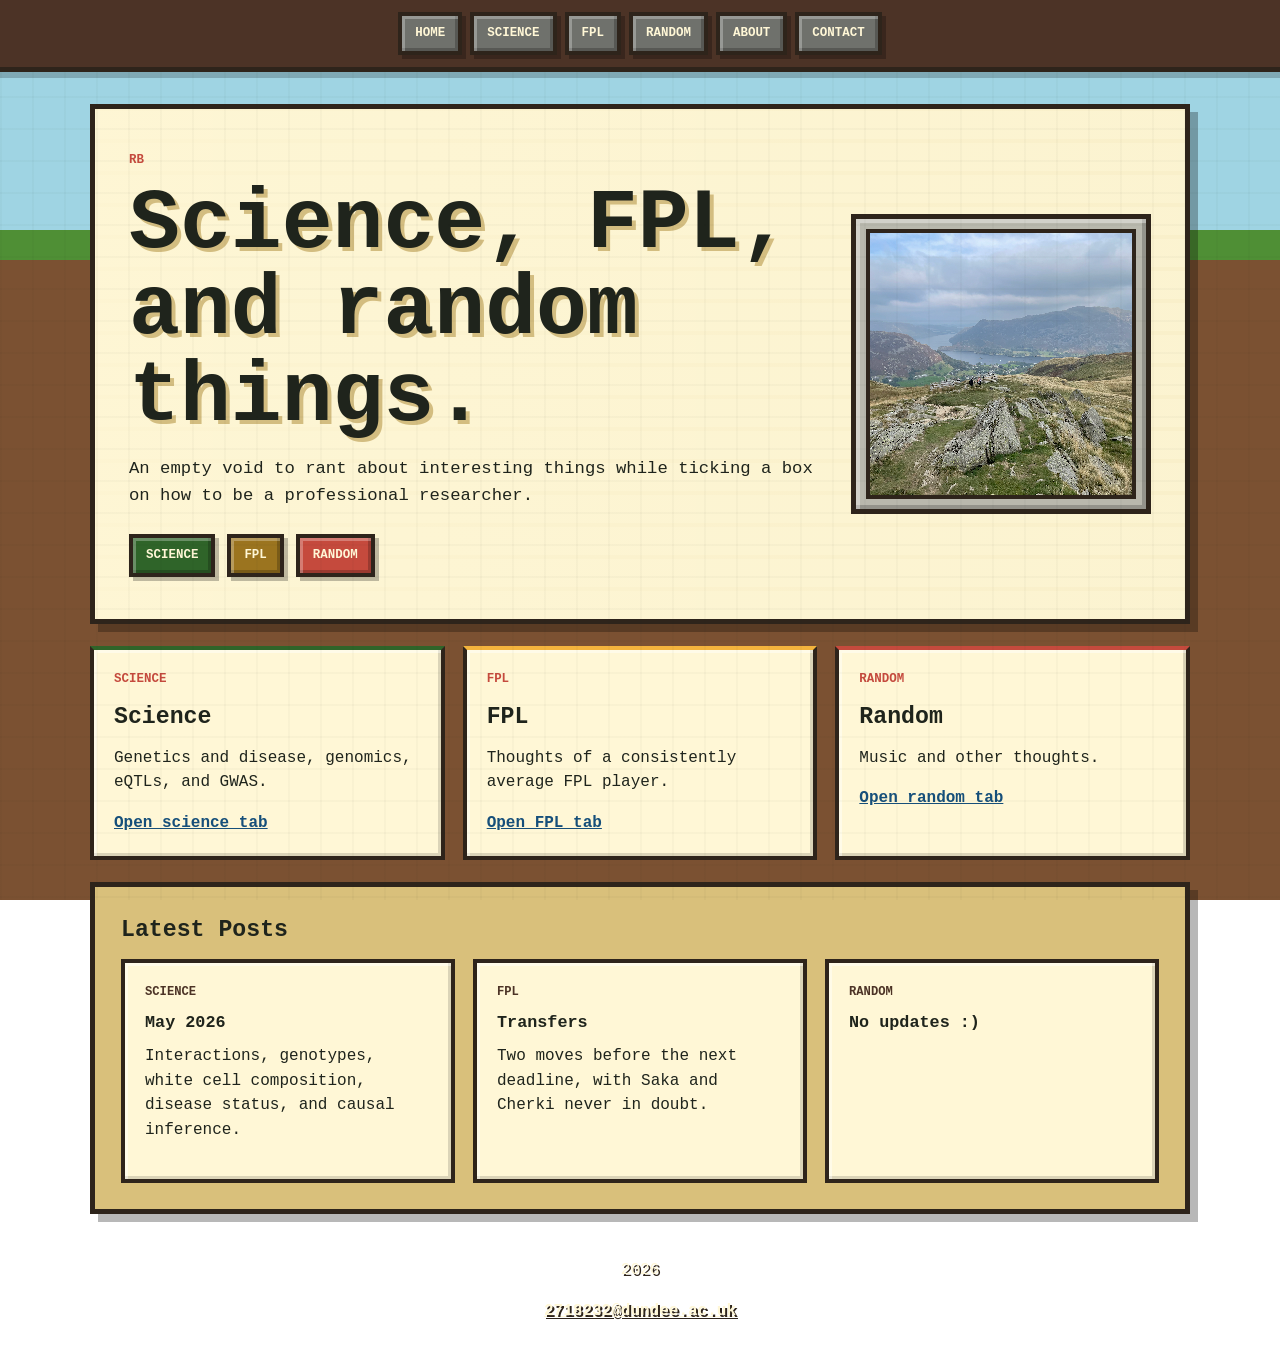
==== index.html @ 16a4bf76 "Add files via upload" ====
<!DOCTYPE html>
<html lang="en">
<head>
    <meta charset="UTF-8">
    <meta name="viewport" content="width=device-width, initial-scale=1.0">
    <meta name="description" content="A retro blocky personal website for Reece Bond with posts on science, FPL, and random things.">
    <title>Reece Bond | Science, FPL, and Random Things</title>
    <link rel="stylesheet" href="design_first.css">
</head>
<body>

    <nav class="topbar">
        <a href="index.html">Home</a>
        <a href="research.html">Science</a>
        <a href="papers.html">FPL</a>
        <a href="news.html">Random</a>
        <a href="members.html">About</a>
        <a href="contact.html">Contact</a>
    </nav>

    <main>
        <header class="hero">
            <div class="hero-text">
                <p class="pixel-label">RB</p>
                <h1>Science, FPL, and random things.</h1>
                <p class="lead">An empty void to rant about interesting things while ticking a box on how to be a professional researcher.</p>
                <div class="button-row">
                    <a class="button grass" href="research.html">Science</a>
                    <a class="button gold" href="papers.html">FPL</a>
                    <a class="button redstone" href="news.html">Random</a>
                </div>
            </div>
            <div class="avatar-frame">
                <img src="me.jpeg" alt="Portrait of Reece Bond">
            </div>
        </header>

        <section class="tab-board">
            <article class="tab-card science">
                <p class="pixel-label">Science</p>
                <h2>Science</h2>
                <p>Genetics and disease, genomics, eQTLs, and GWAS.</p>
                <a href="research.html">Open science tab</a>
            </article>
            <article class="tab-card fpl">
                <p class="pixel-label">FPL</p>
                <h2>FPL</h2>
                <p>Thoughts of a consistently average FPL player.</p>
                <a href="papers.html">Open FPL tab</a>
            </article>
            <article class="tab-card random">
                <p class="pixel-label">Random</p>
                <h2>Random</h2>
                <p>Music and other thoughts.</p>
                <a href="news.html">Open random tab</a>
            </article>
        </section>

        <section class="notice-board">
            <h2>Latest Posts</h2>
            <div class="post-list">
                <article>
                    <span>Science</span>
                    <h3>May 2026</h3>
                    <p>Interactions, genotypes, white cell composition, disease status, and causal inference.</p>
                </article>
                <article>
                    <span>FPL</span>
                    <h3>Transfers</h3>
                    <p>Two moves before the next deadline, with Saka and Cherki never in doubt.</p>
                </article>
                <article>
                    <span>Random</span>
                    <h3>No updates :)</h3>
                </article>
            </div>
        </section>
    </main>

    <footer>
        <p>2026</p>
        <a href="mailto:2718232@dundee.ac.uk">2718232@dundee.ac.uk</a>
    </footer>
</body>
</html>
---- design_first.css ----
:root {
    --sky: #9fd4e3;
    --deep-sky: #5d9bb0;
    --grass: #4f8f35;
    --leaf: #2f6429;
    --dirt: #7b5132;
    --dark-dirt: #4c3326;
    --stone: #b9b8ad;
    --stone-dark: #6f716c;
    --sand: #ead7a3;
    --torch: #f3b33d;
    --redstone: #c54a3d;
    --ink: #1f241c;
    --paper: #fff7d6;
    --panel: #efe6bd;
    --shadow: #2e241b;
}

* {
    box-sizing: border-box;
}

html {
    image-rendering: pixelated;
}

body {
    margin: 0;
    color: var(--ink);
    font-family: Monaco, Consolas, "Courier New", monospace;
    line-height: 1.55;
    background:
        linear-gradient(180deg, var(--sky) 0 230px, var(--grass) 230px 260px, var(--dirt) 260px),
        repeating-linear-gradient(45deg, rgba(255,255,255,0.14) 0 8px, transparent 8px 16px);
    background-attachment: fixed;
}

body::before {
    content: "";
    position: fixed;
    inset: 0;
    pointer-events: none;
    background-image:
        linear-gradient(rgba(31,36,28,0.08) 2px, transparent 2px),
        linear-gradient(90deg, rgba(31,36,28,0.08) 2px, transparent 2px);
    background-size: 32px 32px;
    mix-blend-mode: multiply;
    opacity: 0.35;
}

.topbar {
    position: sticky;
    top: 0;
    z-index: 10;
    display: flex;
    gap: 8px;
    justify-content: center;
    flex-wrap: wrap;
    padding: 12px;
    background: var(--dark-dirt);
    border-bottom: 5px solid var(--shadow);
    box-shadow: 0 6px 0 rgba(0,0,0,0.2);
}

.topbar a,
.button {
    display: inline-flex;
    align-items: center;
    justify-content: center;
    min-height: 42px;
    padding: 8px 13px;
    color: var(--paper);
    background: var(--stone-dark);
    border: 4px solid var(--shadow);
    box-shadow: inset 3px 3px 0 rgba(255,255,255,0.28), inset -3px -3px 0 rgba(0,0,0,0.22), 4px 4px 0 rgba(0,0,0,0.25);
    text-decoration: none;
    text-transform: uppercase;
    font-size: 0.78rem;
    font-weight: 700;
    letter-spacing: 0;
}

.topbar a:hover,
.button:hover {
    transform: translate(2px, 2px);
    box-shadow: inset 3px 3px 0 rgba(255,255,255,0.28), inset -3px -3px 0 rgba(0,0,0,0.22), 2px 2px 0 rgba(0,0,0,0.25);
}

main,
footer {
    width: min(1100px, calc(100% - 28px));
    margin: 0 auto;
}

main {
    padding: 32px 0 16px;
}

.hero,
.page-header,
section {
    background: var(--panel);
    border: 5px solid var(--shadow);
    box-shadow: 8px 8px 0 rgba(0,0,0,0.28);
}

.hero {
    min-height: 520px;
    display: grid;
    grid-template-columns: minmax(0, 1fr) 300px;
    gap: 32px;
    align-items: center;
    padding: 34px;
    background:
        linear-gradient(90deg, rgba(255,247,214,0.92), rgba(255,247,214,0.78)),
        repeating-linear-gradient(0deg, var(--panel) 0 28px, #e5d59f 28px 32px);
}

.hero-text {
    max-width: 720px;
}

.pixel-label,
.post-meta {
    margin: 0 0 10px;
    color: var(--redstone);
    font-size: 0.78rem;
    font-weight: 700;
    text-transform: uppercase;
}

h1,
h2,
h3,
p {
    margin-top: 0;
}

h1 {
    margin-bottom: 16px;
    font-size: clamp(2.3rem, 7vw, 5.3rem);
    line-height: 1.02;
    text-shadow: 4px 4px 0 #d3bd80;
}

h2 {
    margin-bottom: 10px;
    font-size: 1.45rem;
}

h3 {
    margin-bottom: 8px;
    font-size: 1.05rem;
}

.lead {
    max-width: 720px;
    font-size: 1.08rem;
}

.button-row {
    display: flex;
    flex-wrap: wrap;
    gap: 12px;
    margin-top: 24px;
}

.button.grass {
    background: var(--leaf);
}

.button.gold {
    background: #9b741f;
}

.button.redstone {
    background: var(--redstone);
}

.avatar-frame {
    padding: 10px;
    background: var(--stone);
    border: 5px solid var(--shadow);
    box-shadow: inset 4px 4px 0 rgba(255,255,255,0.35), inset -4px -4px 0 rgba(0,0,0,0.2);
}

.avatar-frame.small {
    max-width: 260px;
}

.avatar-frame img {
    display: block;
    width: 100%;
    aspect-ratio: 1 / 1;
    object-fit: cover;
    border: 4px solid var(--shadow);
}

section,
.page-header {
    margin-top: 22px;
    padding: 26px;
}

.page-header {
    padding: 34px;
}

.science-header,
.tab-card.science {
    border-top-color: var(--leaf);
}

.fpl-header,
.tab-card.fpl {
    border-top-color: var(--torch);
}

.random-header,
.tab-card.random {
    border-top-color: var(--redstone);
}

.about-header,
.contact-header {
    border-top-color: var(--deep-sky);
}

.tab-board,
.post-grid,
.post-list,
.score-strip {
    display: grid;
    grid-template-columns: repeat(3, minmax(0, 1fr));
    gap: 18px;
}

.tab-board {
    background: transparent;
    border: 0;
    padding: 0;
    box-shadow: none;
}

.tab-card,
.post-card,
.post-list article,
.score-strip div {
    background: var(--paper);
    border: 4px solid var(--shadow);
    padding: 20px;
    box-shadow: inset 3px 3px 0 rgba(255,255,255,0.42), inset -3px -3px 0 rgba(0,0,0,0.14);
}

.notice-board {
    background: #d9c07b;
}

.post-list article span,
.score-strip span {
    display: block;
    margin-bottom: 8px;
    color: var(--dark-dirt);
    font-size: 0.76rem;
    font-weight: 700;
    text-transform: uppercase;
}

.score-strip strong {
    display: block;
    font-size: 1.9rem;
}

.profile-block {
    display: grid;
    grid-template-columns: 280px minmax(0, 1fr);
    gap: 28px;
    align-items: start;
}

.tag-list {
    display: flex;
    flex-wrap: wrap;
    gap: 10px;
    padding: 0;
    margin: 0;
    list-style: none;
}

.tag-list li {
    padding: 8px 12px;
    background: var(--stone);
    border: 3px solid var(--shadow);
    box-shadow: inset 2px 2px 0 rgba(255,255,255,0.35), inset -2px -2px 0 rgba(0,0,0,0.18);
    font-weight: 700;
}

a {
    color: #164f7a;
    font-weight: 700;
}

a:hover {
    color: var(--redstone);
}

footer {
    padding: 28px 0 36px;
    color: var(--paper);
    text-align: center;
    text-shadow: 2px 2px 0 var(--shadow);
}

footer a {
    color: var(--paper);
}

@media (max-width: 850px) {
    .hero,
    .profile-block,
    .tab-board,
    .post-grid,
    .post-list,
    .score-strip {
        grid-template-columns: 1fr;
    }

    .hero {
        min-height: auto;
        padding: 24px;
    }

    .avatar-frame {
        max-width: 340px;
    }
}

@media (max-width: 560px) {
    main,
    footer {
        width: min(100% - 18px, 1100px);
    }

    .topbar {
        justify-content: flex-start;
        flex-wrap: nowrap;
        overflow-x: auto;
    }

    .topbar a {
        flex: 0 0 auto;
    }

    h1 {
        font-size: 2.25rem;
    }

    section,
    .page-header {
        padding: 18px;
    }
}
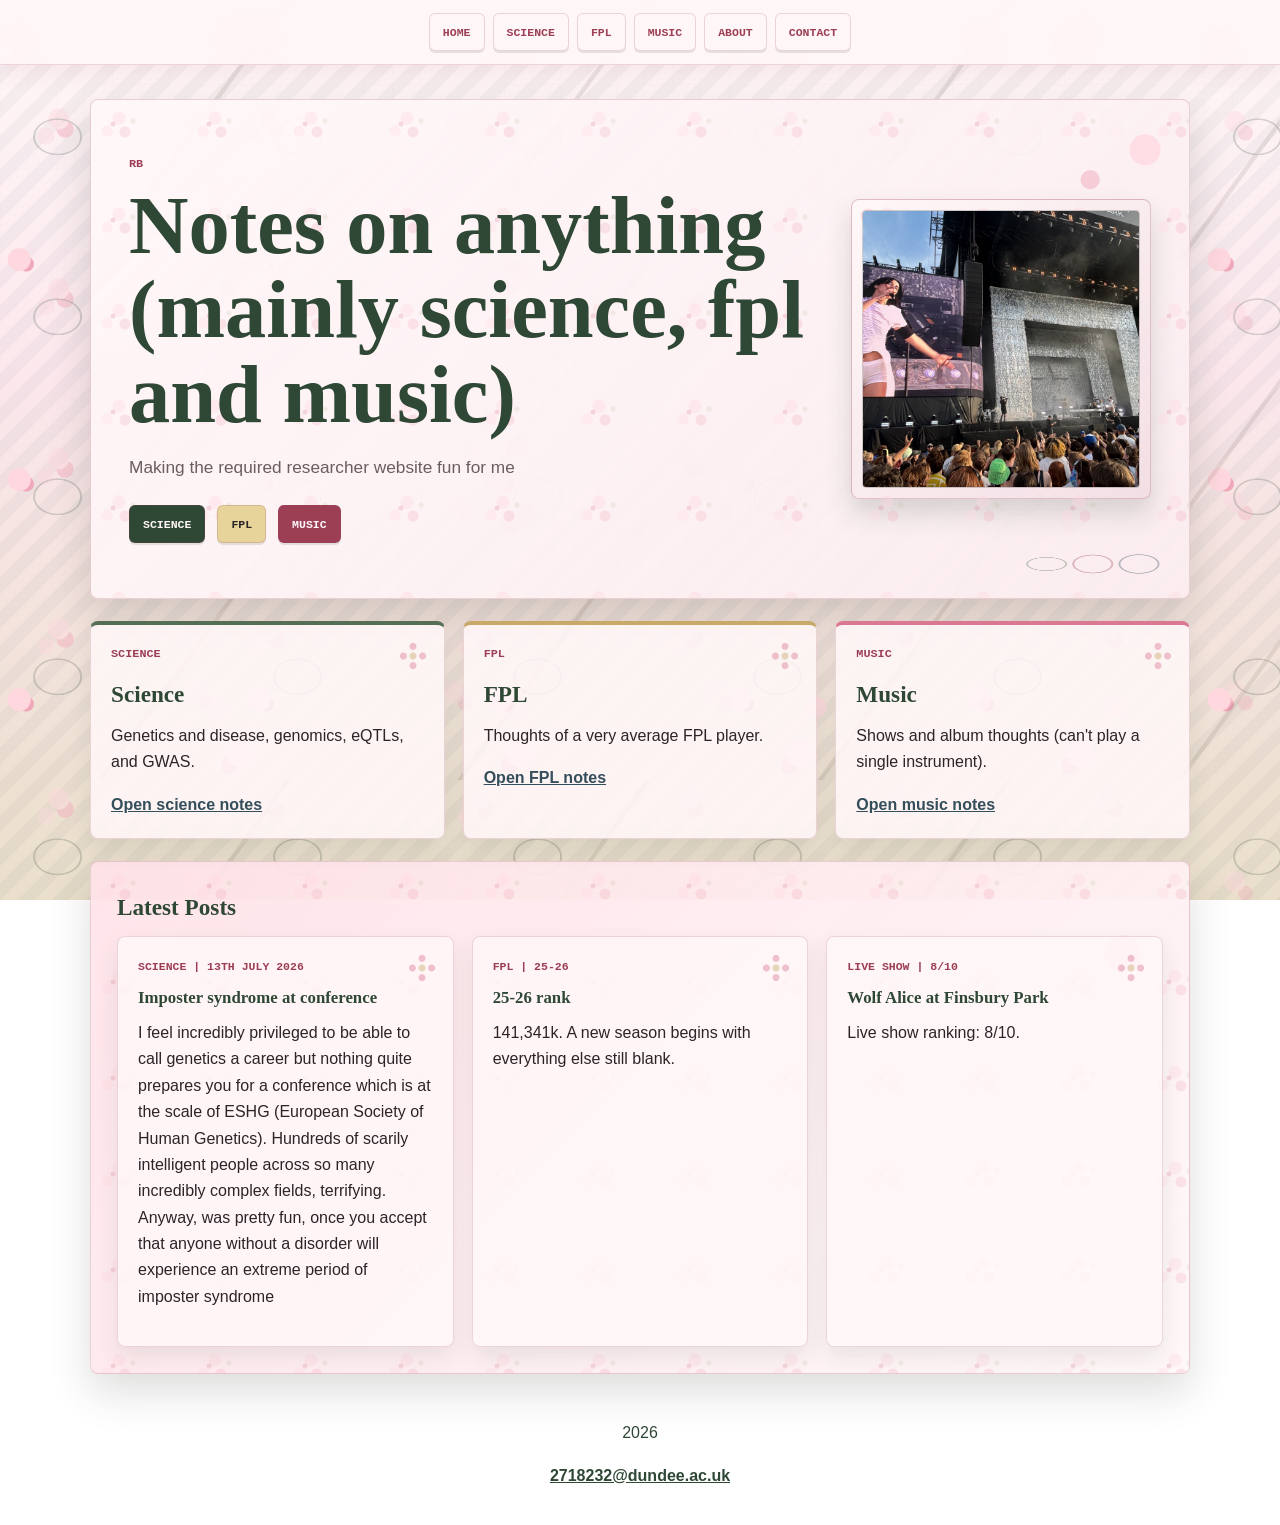
==== commit a010f177: "Add files via upload" ====
--- a/index.html
+++ b/index.html
@@ -3,8 +3,8 @@
 <head>
     <meta charset="UTF-8">
     <meta name="viewport" content="width=device-width, initial-scale=1.0">
-    <meta name="description" content="A retro blocky personal website for Reece Bond with posts on science, FPL, and random things.">
-    <title>Reece Bond | Science, FPL, and Random Things</title>
+    <meta name="description" content="reece spam thoughts">
+    <title>Reece Bond | Science, FPL, and Music</title>
     <link rel="stylesheet" href="design_first.css">
 </head>
 <body>
@@ -13,7 +13,7 @@
         <a href="index.html">Home</a>
         <a href="research.html">Science</a>
         <a href="papers.html">FPL</a>
-        <a href="news.html">Random</a>
+        <a href="news.html">Music</a>
         <a href="members.html">About</a>
         <a href="contact.html">Contact</a>
     </nav>
@@ -22,16 +22,16 @@
         <header class="hero">
             <div class="hero-text">
                 <p class="pixel-label">RB</p>
-                <h1>Science, FPL, and random things.</h1>
-                <p class="lead">An empty void to rant about interesting things while ticking a box on how to be a professional researcher.</p>
+                <h1>Notes on anything (mainly science, fpl and music)</h1>
+                <p class="lead"> Making the required researcher website fun for me</p>
                 <div class="button-row">
                     <a class="button grass" href="research.html">Science</a>
                     <a class="button gold" href="papers.html">FPL</a>
-                    <a class="button redstone" href="news.html">Random</a>
+                    <a class="button redstone" href="news.html">Music</a>
                 </div>
             </div>
             <div class="avatar-frame">
-                <img src="me.jpeg" alt="Portrait of Reece Bond">
+                <img src="wolf_alice.jpeg" alt="Portrait of Reece Bond">
             </div>
         </header>
 
@@ -40,19 +40,19 @@
                 <p class="pixel-label">Science</p>
                 <h2>Science</h2>
                 <p>Genetics and disease, genomics, eQTLs, and GWAS.</p>
-                <a href="research.html">Open science tab</a>
+                <a href="research.html">Open science notes</a>
             </article>
             <article class="tab-card fpl">
                 <p class="pixel-label">FPL</p>
                 <h2>FPL</h2>
-                <p>Thoughts of a consistently average FPL player.</p>
-                <a href="papers.html">Open FPL tab</a>
+                <p>Thoughts of a very average FPL player.</p>
+                <a href="papers.html">Open FPL notes</a>
             </article>
             <article class="tab-card random">
-                <p class="pixel-label">Random</p>
-                <h2>Random</h2>
-                <p>Music and other thoughts.</p>
-                <a href="news.html">Open random tab</a>
+                <p class="pixel-label">Music</p>
+                <h2>Music</h2>
+                <p>Shows and album thoughts (can't play a single instrument).</p>
+                <a href="news.html">Open music notes</a>
             </article>
         </section>
 
@@ -60,18 +60,19 @@
             <h2>Latest Posts</h2>
             <div class="post-list">
                 <article>
-                    <span>Science</span>
-                    <h3>May 2026</h3>
-                    <p>Interactions, genotypes, white cell composition, disease status, and causal inference.</p>
+                    <span>Science | 13th July 2026</span>
+                    <h3>Imposter syndrome at conference</h3>
+                    <p>I feel incredibly privileged to be able to call genetics a career but nothing quite prepares you for a conference which is at the scale of ESHG (European Society of Human Genetics). Hundreds of scarily intelligent people across so many incredibly complex fields, terrifying. Anyway, was pretty fun, once you accept that anyone without a disorder will experience an extreme period of imposter syndrome</p>
                 </article>
                 <article>
-                    <span>FPL</span>
-                    <h3>Transfers</h3>
-                    <p>Two moves before the next deadline, with Saka and Cherki never in doubt.</p>
+                    <span>FPL | 25-26</span>
+                    <h3>25-26 rank</h3>
+                    <p>141,341k. A new season begins with everything else still blank.</p>
                 </article>
                 <article>
-                    <span>Random</span>
-                    <h3>No updates :)</h3>
+                    <span>Live Show | 8/10</span>
+                    <h3>Wolf Alice at Finsbury Park</h3>
+                    <p>Live show ranking: 8/10.</p>
                 </article>
             </div>
         </section>
--- a/design_first.css
+++ b/design_first.css
@@ -1,19 +1,20 @@
 :root {
-    --sky: #9fd4e3;
-    --deep-sky: #5d9bb0;
-    --grass: #4f8f35;
-    --leaf: #2f6429;
-    --dirt: #7b5132;
-    --dark-dirt: #4c3326;
-    --stone: #b9b8ad;
-    --stone-dark: #6f716c;
-    --sand: #ead7a3;
-    --torch: #f3b33d;
-    --redstone: #c54a3d;
-    --ink: #1f241c;
-    --paper: #fff7d6;
-    --panel: #efe6bd;
-    --shadow: #2e241b;
+    --ink: #2b2527;
+    --muted-ink: #6c5d61;
+    --paper: #fbedf0;
+    --warm-paper: #fff7f8;
+    --mist: #f1dce2;
+    --moss: #556f54;
+    --deep-moss: #2f4735;
+    --bamboo: #9aab79;
+    --sakura: #f0a9ba;
+    --petal: #ffd7df;
+    --ume: #d97891;
+    --azuki: #9c3f55;
+    --indigo: #344e5c;
+    --tea: #c8a96a;
+    --line: rgba(32, 37, 31, 0.16);
+    --soft-shadow: rgba(42, 48, 38, 0.16);
 }
 
 * {
@@ -21,31 +22,55 @@
 }
 
 html {
-    image-rendering: pixelated;
+    scroll-behavior: smooth;
 }
 
 body {
     margin: 0;
     color: var(--ink);
-    font-family: Monaco, Consolas, "Courier New", monospace;
-    line-height: 1.55;
-    background:
-        linear-gradient(180deg, var(--sky) 0 230px, var(--grass) 230px 260px, var(--dirt) 260px),
-        repeating-linear-gradient(45deg, rgba(255,255,255,0.14) 0 8px, transparent 8px 16px);
+    font-family: "Avenir Next", Avenir, "Helvetica Neue", Arial, sans-serif;
+    line-height: 1.65;
+    background:
+        radial-gradient(circle at 8% 18%, var(--petal) 0 11px, transparent 12px),
+        radial-gradient(circle at 11% 20%, var(--sakura) 0 7px, transparent 8px),
+        radial-gradient(circle at 86% 14%, var(--petal) 0 13px, transparent 14px),
+        radial-gradient(circle at 82% 19%, rgba(240, 169, 186, 0.64) 0 8px, transparent 9px),
+        radial-gradient(circle at 72% 72%, rgba(255, 215, 223, 0.72) 0 10px, transparent 11px),
+        linear-gradient(135deg, rgba(52, 78, 92, 0.045) 25%, transparent 25% 50%, rgba(52, 78, 92, 0.045) 50% 75%, transparent 75%),
+        linear-gradient(180deg, #fff7f8 0%, #fbe7ec 42%, #eadfcb 100%);
+    background-size: 240px 220px, 240px 220px, 280px 240px, 280px 240px, 300px 260px, 34px 34px, auto;
     background-attachment: fixed;
 }
 
-body::before {
+body::before,
+body::after {
     content: "";
     position: fixed;
     inset: 0;
     pointer-events: none;
+    z-index: 0;
+}
+
+body::before {
+    opacity: 0.3;
     background-image:
-        linear-gradient(rgba(31,36,28,0.08) 2px, transparent 2px),
-        linear-gradient(90deg, rgba(31,36,28,0.08) 2px, transparent 2px);
-    background-size: 32px 32px;
-    mix-blend-mode: multiply;
-    opacity: 0.35;
+        linear-gradient(var(--line) 1px, transparent 1px),
+        linear-gradient(90deg, var(--line) 1px, transparent 1px);
+    background-size: 28px 28px;
+    mask-image: linear-gradient(180deg, rgba(0, 0, 0, 0.2), transparent 58%);
+}
+
+body::after {
+    opacity: 0.46;
+    background:
+        linear-gradient(126deg, transparent 0 52%, rgba(83, 72, 51, 0.24) 52.2% 53%, transparent 53.2%),
+        radial-gradient(ellipse at 24% 76%, transparent 0 22px, rgba(47, 71, 53, 0.42) 23px 24px, transparent 25px),
+        radial-gradient(circle at 28% 70%, var(--petal) 0 10px, transparent 11px),
+        radial-gradient(circle at 31% 76%, var(--sakura) 0 8px, transparent 9px),
+        radial-gradient(circle at 22% 80%, rgba(255, 215, 223, 0.82) 0 8px, transparent 9px),
+        radial-gradient(circle at 75% 64%, rgba(255, 215, 223, 0.8) 0 10px, transparent 11px),
+        radial-gradient(circle at 79% 70%, rgba(240, 169, 186, 0.7) 0 7px, transparent 8px);
+    background-size: 360px 260px, 240px 180px, 210px 170px, 210px 170px, 210px 170px, 260px 190px, 260px 190px;
 }
 
 .topbar {
@@ -56,10 +81,19 @@
     gap: 8px;
     justify-content: center;
     flex-wrap: wrap;
-    padding: 12px;
-    background: var(--dark-dirt);
-    border-bottom: 5px solid var(--shadow);
-    box-shadow: 0 6px 0 rgba(0,0,0,0.2);
+    padding: 13px 16px;
+    background: rgba(255, 247, 248, 0.9);
+    border-bottom: 1px solid rgba(156, 63, 85, 0.18);
+    box-shadow: 0 8px 24px rgba(156, 63, 85, 0.08);
+    backdrop-filter: blur(16px);
+}
+
+main,
+footer {
+    position: relative;
+    width: min(1100px, calc(100% - 32px));
+    margin: 0 auto;
+    z-index: 1;
 }
 
 .topbar a,
@@ -67,64 +101,108 @@
     display: inline-flex;
     align-items: center;
     justify-content: center;
-    min-height: 42px;
-    padding: 8px 13px;
-    color: var(--paper);
-    background: var(--stone-dark);
-    border: 4px solid var(--shadow);
-    box-shadow: inset 3px 3px 0 rgba(255,255,255,0.28), inset -3px -3px 0 rgba(0,0,0,0.22), 4px 4px 0 rgba(0,0,0,0.25);
+    min-height: 38px;
+    padding: 7px 13px;
+    color: var(--azuki);
+    background: rgba(255, 247, 248, 0.82);
+    border: 1px solid rgba(156, 63, 85, 0.2);
+    border-radius: 6px;
     text-decoration: none;
     text-transform: uppercase;
-    font-size: 0.78rem;
+    font-family: Monaco, Consolas, "Courier New", monospace;
+    font-size: 0.72rem;
     font-weight: 700;
     letter-spacing: 0;
+    box-shadow: 0 2px 0 rgba(47, 71, 53, 0.12);
+    transition: transform 160ms ease, border-color 160ms ease, background 160ms ease, color 160ms ease;
 }
 
 .topbar a:hover,
 .button:hover {
-    transform: translate(2px, 2px);
-    box-shadow: inset 3px 3px 0 rgba(255,255,255,0.28), inset -3px -3px 0 rgba(0,0,0,0.22), 2px 2px 0 rgba(0,0,0,0.25);
-}
-
-main,
-footer {
-    width: min(1100px, calc(100% - 28px));
-    margin: 0 auto;
+    color: var(--azuki);
+    background: var(--warm-paper);
+    border-color: rgba(156, 63, 85, 0.36);
+    transform: translateY(-1px);
 }
 
 main {
-    padding: 32px 0 16px;
+    padding: 34px 0 18px;
 }
 
 .hero,
 .page-header,
 section {
-    background: var(--panel);
-    border: 5px solid var(--shadow);
-    box-shadow: 8px 8px 0 rgba(0,0,0,0.28);
+    position: relative;
+    overflow: hidden;
+    background:
+        radial-gradient(circle at 96% 10%, rgba(255, 215, 223, 0.72) 0 15px, transparent 16px),
+        radial-gradient(circle at 91% 16%, rgba(240, 169, 186, 0.5) 0 9px, transparent 10px),
+        linear-gradient(135deg, rgba(255, 247, 248, 0.97), rgba(251, 237, 240, 0.92)),
+        repeating-linear-gradient(90deg, transparent 0 21px, rgba(156, 63, 85, 0.04) 21px 22px);
+    border: 1px solid rgba(156, 63, 85, 0.2);
+    border-radius: 8px;
+    box-shadow: 0 18px 42px var(--soft-shadow);
+}
+
+.hero::before,
+.page-header::before,
+section::before {
+    content: "";
+    position: absolute;
+    inset: 0;
+    pointer-events: none;
+    background:
+        radial-gradient(circle at 22px 24px, rgba(217, 120, 145, 0.48) 0 2px, transparent 3px),
+        radial-gradient(circle at 28px 18px, rgba(255, 215, 223, 0.7) 0 6px, transparent 7px),
+        radial-gradient(circle at 16px 31px, rgba(255, 215, 223, 0.58) 0 5px, transparent 6px),
+        radial-gradient(circle at 34px 32px, rgba(240, 169, 186, 0.5) 0 5px, transparent 6px),
+        radial-gradient(circle at 42px 21px, rgba(154, 171, 121, 0.28) 0 2px, transparent 3px);
+    background-size: 96px 96px;
+    opacity: 0.5;
+}
+
+.hero::after,
+.page-header::after {
+    content: "";
+    position: absolute;
+    right: -34px;
+    bottom: -26px;
+    width: 210px;
+    height: 120px;
+    pointer-events: none;
+    opacity: 0.32;
+    background:
+        radial-gradient(ellipse at 16% 50%, transparent 0 18px, var(--moss) 19px 20px, transparent 21px),
+        radial-gradient(ellipse at 38% 50%, transparent 0 18px, var(--azuki) 19px 20px, transparent 21px),
+        radial-gradient(ellipse at 60% 50%, transparent 0 18px, var(--indigo) 19px 20px, transparent 21px);
 }
 
 .hero {
-    min-height: 520px;
+    min-height: 500px;
     display: grid;
     grid-template-columns: minmax(0, 1fr) 300px;
-    gap: 32px;
+    gap: 34px;
     align-items: center;
-    padding: 34px;
-    background:
-        linear-gradient(90deg, rgba(255,247,214,0.92), rgba(255,247,214,0.78)),
-        repeating-linear-gradient(0deg, var(--panel) 0 28px, #e5d59f 28px 32px);
+    padding: 38px;
+}
+
+.hero-text,
+.page-header > *,
+section > * {
+    position: relative;
+    z-index: 1;
 }
 
 .hero-text {
-    max-width: 720px;
+    max-width: 740px;
 }
 
 .pixel-label,
 .post-meta {
     margin: 0 0 10px;
-    color: var(--redstone);
-    font-size: 0.78rem;
+    color: var(--azuki);
+    font-family: Monaco, Consolas, "Courier New", monospace;
+    font-size: 0.74rem;
     font-weight: 700;
     text-transform: uppercase;
 }
@@ -136,11 +214,19 @@
     margin-top: 0;
 }
 
+h1,
+h2,
+h3 {
+    color: var(--deep-moss);
+    font-family: "Hiragino Mincho ProN", "Yu Mincho", "Baskerville", "Palatino Linotype", Georgia, serif;
+    font-weight: 700;
+}
+
 h1 {
+    max-width: 860px;
     margin-bottom: 16px;
-    font-size: clamp(2.3rem, 7vw, 5.3rem);
+    font-size: clamp(2.35rem, 7vw, 5.15rem);
     line-height: 1.02;
-    text-shadow: 4px 4px 0 #d3bd80;
 }
 
 h2 {
@@ -155,6 +241,7 @@
 
 .lead {
     max-width: 720px;
+    color: var(--muted-ink);
     font-size: 1.08rem;
 }
 
@@ -166,22 +253,29 @@
 }
 
 .button.grass {
-    background: var(--leaf);
+    color: var(--warm-paper);
+    background: var(--deep-moss);
 }
 
 .button.gold {
-    background: #9b741f;
+    color: var(--ink);
+    background: #e7d49b;
 }
 
 .button.redstone {
-    background: var(--redstone);
+    color: var(--warm-paper);
+    background: var(--azuki);
 }
 
 .avatar-frame {
     padding: 10px;
-    background: var(--stone);
-    border: 5px solid var(--shadow);
-    box-shadow: inset 4px 4px 0 rgba(255,255,255,0.35), inset -4px -4px 0 rgba(0,0,0,0.2);
+    background:
+        radial-gradient(circle at 16px 16px, rgba(255, 215, 223, 0.58) 0 7px, transparent 8px),
+        linear-gradient(135deg, rgba(255, 247, 248, 0.94), rgba(241, 220, 226, 0.82)),
+        repeating-linear-gradient(45deg, rgba(156, 63, 85, 0.08) 0 1px, transparent 1px 9px);
+    border: 1px solid rgba(156, 63, 85, 0.28);
+    border-radius: 8px;
+    box-shadow: 0 14px 26px rgba(47, 71, 53, 0.18);
 }
 
 .avatar-frame.small {
@@ -193,7 +287,9 @@
     width: 100%;
     aspect-ratio: 1 / 1;
     object-fit: cover;
-    border: 4px solid var(--shadow);
+    border: 1px solid rgba(32, 37, 31, 0.2);
+    border-radius: 4px;
+    filter: saturate(0.86) contrast(1.04);
 }
 
 section,
@@ -203,27 +299,27 @@
 }
 
 .page-header {
-    padding: 34px;
+    padding: 36px;
 }
 
 .science-header,
 .tab-card.science {
-    border-top-color: var(--leaf);
+    border-top: 4px solid var(--moss);
 }
 
 .fpl-header,
 .tab-card.fpl {
-    border-top-color: var(--torch);
+    border-top: 4px solid var(--tea);
 }
 
 .random-header,
 .tab-card.random {
-    border-top-color: var(--redstone);
+    border-top: 4px solid var(--ume);
 }
 
 .about-header,
 .contact-header {
-    border-top-color: var(--deep-sky);
+    border-top: 4px solid var(--indigo);
 }
 
 .tab-board,
@@ -236,38 +332,69 @@
 }
 
 .tab-board {
+    overflow: visible;
     background: transparent;
     border: 0;
     padding: 0;
     box-shadow: none;
 }
 
+.tab-board::before {
+    display: none;
+}
+
 .tab-card,
 .post-card,
 .post-list article,
 .score-strip div {
-    background: var(--paper);
-    border: 4px solid var(--shadow);
+    position: relative;
+    background: rgba(255, 247, 248, 0.86);
+    border: 1px solid rgba(156, 63, 85, 0.18);
+    border-radius: 8px;
     padding: 20px;
-    box-shadow: inset 3px 3px 0 rgba(255,255,255,0.42), inset -3px -3px 0 rgba(0,0,0,0.14);
+    box-shadow: 0 10px 22px rgba(47, 71, 53, 0.1);
+}
+
+.tab-card::after,
+.post-card::after,
+.post-list article::after {
+    content: "";
+    position: absolute;
+    right: 16px;
+    top: 16px;
+    width: 30px;
+    height: 30px;
+    opacity: 0.42;
+    background:
+        radial-gradient(circle at 50% 18%, var(--ume) 0 3px, transparent 4px),
+        radial-gradient(circle at 82% 50%, var(--ume) 0 3px, transparent 4px),
+        radial-gradient(circle at 50% 82%, var(--ume) 0 3px, transparent 4px),
+        radial-gradient(circle at 18% 50%, var(--ume) 0 3px, transparent 4px),
+        radial-gradient(circle at 50% 50%, var(--tea) 0 3px, transparent 4px);
 }
 
 .notice-board {
-    background: #d9c07b;
+    background:
+        radial-gradient(circle at 94% 18%, rgba(255, 215, 223, 0.82) 0 18px, transparent 19px),
+        linear-gradient(135deg, rgba(255, 226, 232, 0.9), rgba(255, 247, 248, 0.92)),
+        repeating-linear-gradient(0deg, rgba(156, 63, 85, 0.045) 0 1px, transparent 1px 12px);
 }
 
 .post-list article span,
 .score-strip span {
     display: block;
     margin-bottom: 8px;
-    color: var(--dark-dirt);
-    font-size: 0.76rem;
+    color: var(--azuki);
+    font-family: Monaco, Consolas, "Courier New", monospace;
+    font-size: 0.72rem;
     font-weight: 700;
     text-transform: uppercase;
 }
 
 .score-strip strong {
     display: block;
+    color: var(--deep-moss);
+    font-family: "Hiragino Mincho ProN", "Yu Mincho", "Baskerville", "Palatino Linotype", Georgia, serif;
     font-size: 1.9rem;
 }
 
@@ -289,30 +416,85 @@
 
 .tag-list li {
     padding: 8px 12px;
-    background: var(--stone);
-    border: 3px solid var(--shadow);
-    box-shadow: inset 2px 2px 0 rgba(255,255,255,0.35), inset -2px -2px 0 rgba(0,0,0,0.18);
-    font-weight: 700;
+    color: var(--deep-moss);
+    background: rgba(223, 231, 223, 0.72);
+    border: 1px solid rgba(47, 71, 53, 0.22);
+    border-radius: 6px;
+    font-family: Monaco, Consolas, "Courier New", monospace;
+    font-size: 0.78rem;
+    font-weight: 700;
+}
+
+.music-panel {
+    border-top: 4px solid var(--ume);
+}
+
+.music-form {
+    display: grid;
+    gap: 18px;
+    max-width: 780px;
+}
+
+.music-form label {
+    display: grid;
+    gap: 8px;
+}
+
+.music-form span {
+    color: var(--azuki);
+    font-family: Monaco, Consolas, "Courier New", monospace;
+    font-size: 0.72rem;
+    font-weight: 700;
+    text-transform: uppercase;
+}
+
+.music-form input,
+.music-form textarea {
+    width: 100%;
+    color: var(--ink);
+    background:
+        linear-gradient(135deg, rgba(255, 248, 242, 0.96), rgba(248, 239, 232, 0.86)),
+        radial-gradient(circle at 18px 18px, rgba(217, 139, 155, 0.12) 0 4px, transparent 5px);
+    border: 1px solid rgba(156, 70, 82, 0.26);
+    border-radius: 8px;
+    padding: 12px 14px;
+    font: inherit;
+    box-shadow: inset 0 1px 2px rgba(47, 71, 53, 0.08);
+}
+
+.music-form input {
+    max-width: 180px;
+}
+
+.music-form textarea {
+    min-height: 180px;
+    resize: vertical;
+}
+
+.music-form input:focus,
+.music-form textarea:focus {
+    border-color: var(--ume);
+    box-shadow: 0 0 0 3px rgba(217, 139, 155, 0.2);
+    outline: 0;
 }
 
 a {
-    color: #164f7a;
+    color: var(--indigo);
     font-weight: 700;
 }
 
 a:hover {
-    color: var(--redstone);
+    color: var(--azuki);
 }
 
 footer {
     padding: 28px 0 36px;
-    color: var(--paper);
+    color: var(--deep-moss);
     text-align: center;
-    text-shadow: 2px 2px 0 var(--shadow);
 }
 
 footer a {
-    color: var(--paper);
+    color: var(--deep-moss);
 }
 
 @media (max-width: 850px) {
@@ -327,7 +509,7 @@
 
     .hero {
         min-height: auto;
-        padding: 24px;
+        padding: 26px;
     }
 
     .avatar-frame {
